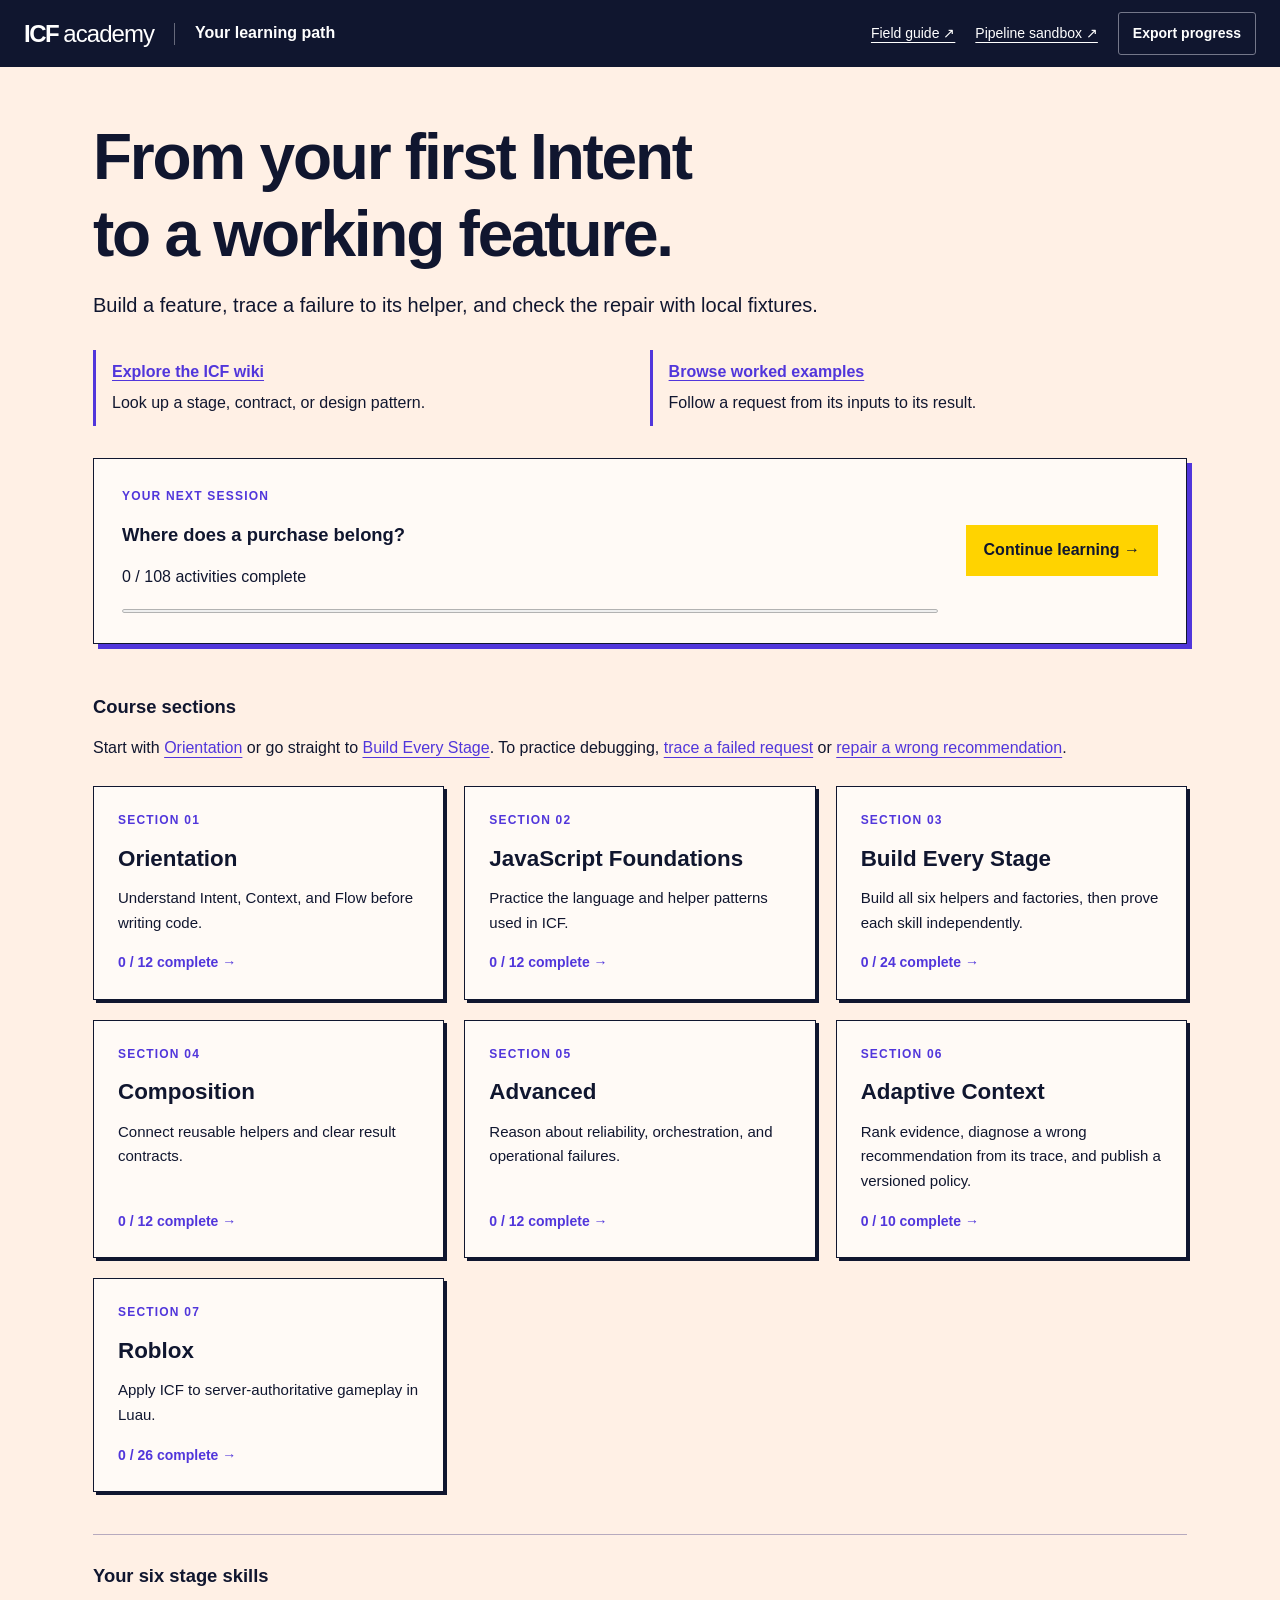
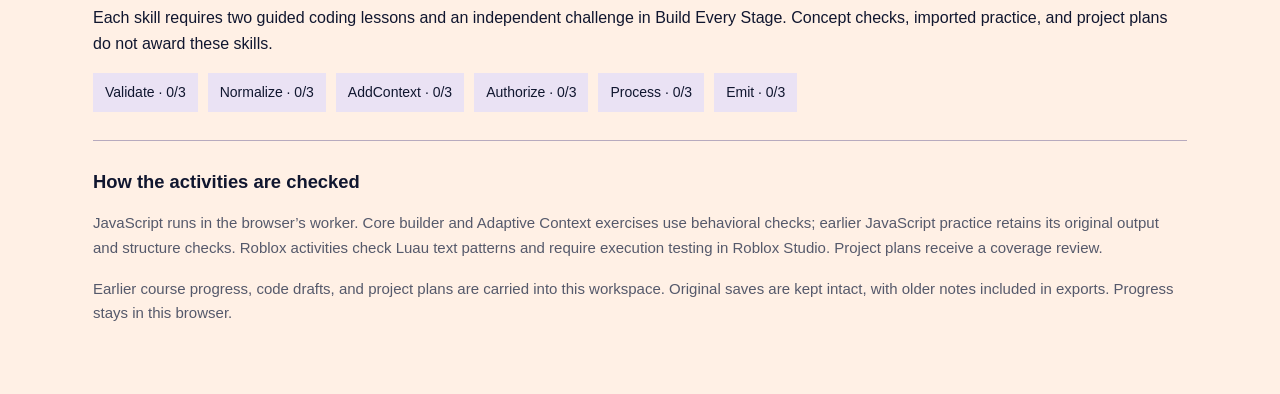
==== academy.html @ 144a3397 "Publish searchable ICF wiki, runnable examples and linked learning studio" ====
<!doctype html>
<html lang="en"><head><meta charset="utf-8"><meta name="viewport" content="width=device-width, initial-scale=1"><meta name="description" content="One learning path for ICF concepts, JavaScript, all six stages, composition, advanced architecture, Adaptive Context, and Roblox."><title>ICF Academy · Your learning path</title><link rel="icon" href="tutorial-icon.svg" type="image/svg+xml"><link rel="stylesheet" href="studio.css"></head>
<body class="overview-page"><header class="studio-header"><div class="header-brand"><a href="index.html">ICF<span>academy</span></a><span class="header-divider"></span><strong>Your learning path</strong></div><nav class="header-actions"><a href="reference.html#reference">Field guide ↗</a><a href="reference.html#mission">Pipeline sandbox ↗</a><button id="exportProgress">Export progress</button></nav></header>
<main class="overview-main"><h1>From your first Intent<br>to a working feature.</h1><p class="overview-lead">Build a feature, trace a failure to its helper, and check the repair with local fixtures.</p><nav class="academy-wiki-links" aria-label="ICF wiki"><a href="index.html"><strong>Explore the ICF wiki</strong><span>Look up a stage, contract, or design pattern.</span></a><a href="index.html#examples"><strong>Browse worked examples</strong><span>Follow a request from its inputs to its result.</span></a></nav>
<div class="resume-card"><div><p class="eyebrow">YOUR NEXT SESSION</p><h2 id="resumeTitle">Start with Orientation</h2><p id="totalProgress">Loading your progress…</p><progress id="overviewProgress" aria-label="Total course progress"></progress></div><a id="resumeLink" class="primary resume-button" href="studio.html#orientation-intent">Continue learning →</a></div>
<section aria-labelledby="pathTitle"><h2 id="pathTitle">Course sections</h2><p>Start with <a href="studio.html#orientation-intent">Orientation</a> or go straight to <a href="studio.html#stage-contract">Build Every Stage</a>. To practice debugging, <a href="studio.html#adaptive-trace-failure">trace a failed request</a> or <a href="studio.html#adaptive-repair-signals">repair a wrong recommendation</a>.</p><div id="courseSections" class="section-cards"></div></section>
<section class="overview-skill-section"><h2>Your six stage skills</h2><p>Each skill requires two guided coding lessons and an independent challenge in Build Every Stage. Concept checks, imported practice, and project plans do not award these skills.</p><div id="overviewSkills" class="builder-skills"></div></section>
<section class="overview-notes"><h2>How the activities are checked</h2><p>JavaScript runs in the browser’s worker. Core builder and Adaptive Context exercises use behavioral checks; earlier JavaScript practice retains its original output and structure checks. Roblox activities check Luau text patterns and require execution testing in Roblox Studio. Project plans receive a coverage review.</p><p>Earlier course progress, code drafts, and project plans are carried into this workspace. Original saves are kept intact, with older notes included in exports. Progress stays in this browser.</p><p id="overviewNotice" role="status"></p></section></main><script type="module" src="academy-overview.mjs"></script></body></html>
---- studio.css ----
:root{color-scheme:light;--navy:#10162f;--cream:#fff0e5;--yellow:#ffd300;--purple:#5136db;--line:#d6d5de;--muted:#55596b;--green:#21734d}*{box-sizing:border-box}body{margin:0;background:var(--cream);color:var(--navy);font:16px/1.65 "Segoe UI",Arial,sans-serif}button,input,textarea{font:inherit}button,a{touch-action:manipulation}a{color:var(--purple);text-underline-offset:4px}button{cursor:pointer;border:1px solid transparent;border-radius:3px;padding:9px 14px;font-weight:650}button:disabled{opacity:.5;cursor:default}button:hover:not(:disabled){filter:brightness(.93)}:focus-visible{outline:3px solid #a88bff;outline-offset:3px}h1,h2,h3,p{margin:0 0 16px}h1{font-size:clamp(1.7rem,2.2vw,2.35rem);line-height:1.2;letter-spacing:-.035em}h2{font-size:1.15rem;line-height:1.4}h3{font-size:1rem}pre,code,textarea{font-family:Consolas,"Courier New",monospace}pre{font-size:14px;line-height:1.65;white-space:pre-wrap;overflow-wrap:anywhere}code{background:#ede8f5;padding:1px 3px}button.primary,.primary{background:var(--yellow);color:var(--navy);border-color:var(--yellow)}.secondary{background:transparent;color:inherit;border-color:currentColor}.studio-header{min-height:66px;padding:12px 24px;display:flex;justify-content:space-between;align-items:center;gap:14px;background:var(--navy);color:white}.header-brand,.header-actions{display:flex;align-items:center;gap:20px;flex-wrap:wrap}.header-brand>a{font-size:24px;font-weight:850;text-decoration:none;color:white;letter-spacing:-.06em}.header-brand>a span{font-weight:400;margin-left:5px;letter-spacing:-.04em}.header-divider{height:22px;border-left:1px solid #66697b}.header-actions{font-size:14px}.header-actions a{color:white}.header-actions button{border-color:#74778a;background:transparent;color:white}.course-progress{height:4px;background:#d9d1ef}.course-progress>div{height:100%;background:var(--purple);transition:width .2s}.studio-workspace{display:grid;grid-template-columns:minmax(300px,30%) minmax(340px,43%) minmax(255px,27%);height:calc(100dvh - 136px);min-height:500px}.lesson-panel{overflow:auto;padding:28px;background:var(--cream);border-right:1px solid var(--navy)}.eyebrow{font-size:12px;font-weight:750;text-transform:uppercase;letter-spacing:.1em;color:var(--purple)}.lesson-meta{color:var(--muted);font-size:13px}.lesson-tabs{display:flex;gap:20px;border-bottom:1px solid #aba6b0;margin:24px 0}.lesson-tabs button{background:none;color:var(--muted);border-radius:0;padding:10px 0;border-bottom:3px solid transparent}.lesson-tabs button[aria-selected=true]{color:var(--navy);border-bottom-color:var(--purple)}#lessonExample{padding:16px;background:#fffaf6;border:1px solid #c9bec6;margin:18px 0 24px}#lessonInstructions{padding-left:23px}#lessonInstructions li{padding:0 0 14px 5px}#hintBox{border:1px solid #aaa0ba;padding:12px 14px;margin:24px 0}summary{cursor:pointer;font-weight:650}details p{padding-top:10px}.reflection{font-size:15px;border-left:3px solid var(--purple);padding:0 0 0 14px}.reflection span{display:block;margin-top:6px}#sourceLink{font-size:14px}.lesson-status{padding-top:20px;color:var(--green);font-size:14px;font-weight:650}.code-panel{display:flex;min-width:0;flex-direction:column;background:#171b32;color:#f4f1ff;border-right:1px solid #3d4157}.panel-title{height:47px;flex-shrink:0;padding:12px 18px;display:flex;justify-content:space-between;align-items:center;font:14px/1.4 Consolas,monospace;border-bottom:1px solid #44465b}.panel-title span+span{font-size:12px;color:#a8adc7}.code-area{display:flex;flex:1;min-height:220px;overflow:hidden;padding-top:14px}#lineNumbers{flex:0 0 44px;text-align:right;margin:0;padding-right:12px;color:#858ba9;overflow:hidden;user-select:none;white-space:pre;font-size:15px;line-height:25px}#studioEditor{resize:none;flex:1;min-width:0;border:0;border-radius:0;background:transparent;color:#f2ecff;font-size:15px;line-height:25px;padding:0 18px 24px 0;white-space:pre;overflow:auto;tab-size:2}#studioEditor:focus-visible{outline:2px solid #9d8deb;outline-offset:-2px}.code-toolbar{padding:14px;display:flex;align-items:center;gap:10px;flex-wrap:wrap;border-top:1px solid #3d4157}.code-toolbar .primary span{font-size:12px;margin-left:15px;font-weight:400}.text-button{color:#e7e7ff;background:none;font-size:14px;font-weight:400;padding:8px}.editor-footnote{padding:8px 14px;display:flex;justify-content:space-between;gap:10px;border-top:1px solid #3d4157;font-size:12px;color:#c5c8d8}.confirmation{background:#fff0e5;color:var(--navy);padding:16px}.confirmation button{margin-right:10px}#solutionPanel{max-height:40%;overflow:auto;padding:16px;background:#252a46}#solutionPanel p{font-size:14px}#solutionCode{white-space:pre-wrap}.results-panel{min-width:0;background:#fff;display:flex;flex-direction:column}.results-panel .panel-title{border-bottom-color:var(--line)}.results-panel .panel-title span+span{color:var(--muted)}.results-scroll{padding:24px;overflow:auto;flex:1}.terminal-icon{display:block;font:30px Consolas,monospace;color:var(--purple);margin:12px 0 20px}#resultsIntro h2{font-size:1.55rem;line-height:1.25}#resultsIntro p,.mastery-note p,.runtime-note{font-size:14px;color:var(--muted)}.test-row{padding:14px 0;border-bottom:1px solid var(--line);font-size:14px}.test-row strong{display:block}.test-row.pass strong{color:var(--green)}.test-row.fail strong{color:#b12622}.test-row p{margin:6px 0 0}.run-summary{background:#eef5e8;border-left:3px solid var(--green);padding:14px;margin-bottom:12px;font-size:14px}.run-summary.failed{background:#fff3e0;border-color:#a65d12}.results-scroll details{margin:24px 0;font-size:14px}.mastery-note{padding:18px 0 0;border-top:1px solid var(--line);font-size:14px}.studio-footer{min-height:66px;padding:12px 24px;display:flex;justify-content:space-between;align-items:center;gap:14px;border-top:1px solid var(--navy);background:white}.studio-footer span{font-size:14px;color:var(--muted)}#syllabus{position:fixed;z-index:10;right:0;top:70px;bottom:0;width:min(450px,100%);padding:26px;background:#fffaf6;box-shadow:-12px 0 50px #10162f40;overflow:auto;border-left:1px solid var(--navy)}.syllabus-head{display:flex;justify-content:space-between;align-items:start}#lessonLinks{display:grid;gap:3px;margin:20px 0}#lessonLinks h3{margin:20px 0 5px;padding-top:12px;border-top:1px solid #d6d0d9}#lessonLinks button{font-size:14px;font-weight:400;background:none;text-align:left;color:var(--navy);padding:9px 10px}#lessonLinks button[aria-current=step]{background:#ede6ff;border-left:3px solid var(--purple)}#lessonLinks button small{display:block;color:var(--muted);padding-left:22px}#skillMap{display:grid;grid-template-columns:repeat(2,1fr);gap:8px}.skill-chip{padding:8px 10px;background:#ede9f3;font-size:13px}.skill-chip.earned{background:#e4f1df;color:var(--green)}.skip{position:absolute;top:-80px;z-index:20;background:white;padding:12px}.skip:focus{top:0}[hidden]{display:none!important}
@media(min-width:1700px){.lesson-panel{padding:36px}.results-scroll{padding:32px}}
@media(max-width:1050px){.studio-workspace{grid-template-columns:minmax(300px,42%) minmax(0,58%);height:auto;min-height:0}.lesson-panel{grid-row:span 2;max-height:calc(100dvh - 140px)}.code-panel{min-height:500px;height:58dvh}.results-panel{min-height:200px;max-height:35dvh}.studio-footer{position:sticky;bottom:0}.header-brand strong{display:none}.editor-footnote span+span{display:none}}
@media(max-width:650px){.studio-header{padding:12px 16px}.header-actions{gap:12px}.header-divider,#courseProgress{display:none}.header-actions a{font-size:12px}.studio-workspace{display:flex;flex-direction:column}.lesson-panel{max-height:none;padding:24px 20px;border-right:0}.code-panel{height:480px;min-height:480px;border-right:0}.results-panel{max-height:none;min-height:250px}.results-scroll{overflow:visible}.studio-footer{padding:12px;gap:8px}.studio-footer span{font-size:12px;max-width:105px}.studio-footer button{padding:9px 11px;font-size:14px}.code-toolbar{gap:6px}.text-button{padding:6px}.lesson-tabs{margin:18px 0}#syllabus{top:90px}}
@media(prefers-reduced-motion:reduce){*{transition:none!important}}
.studio-workspace{grid-template-rows:minmax(0,1fr)}.lesson-panel,.code-panel,.results-panel{min-height:0}.editor-stack{position:relative;flex:1;min-width:0}#studioEditor,#syntaxCode{position:absolute;inset:0;width:100%;height:100%;margin:0;padding:0 18px 24px 0;font:15px/25px Consolas,"Courier New",monospace;letter-spacing:normal;tab-size:2;white-space:pre}#studioEditor{color:transparent;caret-color:white;z-index:1}#syntaxCode{color:#f2ecff;overflow:hidden;pointer-events:none}#studioEditor::selection{background:#536a8e80}.token-comment{color:#a0abc8}.token-keyword{color:#c8a4ff}.token-string{color:#c2df8b}.token-number{color:#ffbf87}
@media(max-width:1050px){.studio-workspace{grid-template-rows:auto auto}.code-panel{min-height:500px}.results-panel{min-height:200px}}
@media(max-width:650px){.code-panel{min-height:480px}.results-panel{min-height:250px}}
@media(forced-colors:active){#syntaxCode{display:none}#studioEditor{color:CanvasText;caret-color:CanvasText}}
#trackSelect{display:block;width:100%;font:inherit;color:var(--navy);padding:10px;margin:8px 0 20px;background:white;border:1px solid #afa6be}#activityPanel{flex:1;overflow:auto;padding:28px;background:#fffaf6;color:var(--navy)}#activityPanel fieldset{border:0;margin:0;padding:0}#activityPanel legend{font-size:1.35rem;font-weight:700;margin-bottom:24px}.answer-choice{display:flex;gap:12px;align-items:start;padding:16px;margin-bottom:14px;background:white;border:1px solid #b8afc7;cursor:pointer}.answer-choice:has(input:checked){border:2px solid var(--purple);background:#eee8ff}.answer-choice input{margin-top:6px;accent-color:var(--purple)}#activityPanel>label{display:block;margin-bottom:18px;font-weight:650}#activityPanel textarea{display:block;width:100%;font:15px/1.6 "Segoe UI",sans-serif;padding:12px;margin-top:8px;resize:vertical;min-height:70px;color:var(--navy);background:white;border:1px solid #a79cb5}.overview-main{max-width:1150px;padding:52px 28px;margin:auto}.overview-main>h1{font-size:clamp(2.5rem,5vw,4.5rem);max-width:900px}.overview-lead{font-size:20px;max-width:730px}.resume-card{display:flex;align-items:center;justify-content:space-between;gap:28px;padding:28px;border:1px solid var(--navy);box-shadow:5px 5px 0 var(--purple);background:#fffaf6;margin:32px 0 50px}.resume-card>div{flex:1}.resume-button{display:inline-block;padding:12px 18px;text-decoration:none;font-weight:700;white-space:nowrap}.resume-card progress{width:100%;height:8px;accent-color:var(--purple);display:block}.section-cards{display:grid;grid-template-columns:repeat(3,1fr);gap:20px;margin:24px 0 42px}.section-card{display:flex;flex-direction:column;align-items:start;padding:24px;background:#fffaf6;border:1px solid var(--navy);color:var(--navy);text-decoration:none;box-shadow:3px 3px 0 var(--navy)}.section-card:hover{background:#efe8ff}.section-card h2{font-size:1.4rem;margin:12px 0}.section-card p{font-size:15px;flex:1}.section-card strong{font-size:14px;color:var(--purple)}.overview-skill-section,.overview-notes{border-top:1px solid #b7aabe;padding-top:28px;margin-top:28px}.builder-skills{display:flex;gap:10px;flex-wrap:wrap}.builder-skills span{padding:8px 12px;background:#eae2f4;font-size:14px}.builder-skills .earned{background:#e2efdc;color:#236238}.overview-notes p{font-size:15px;color:var(--muted)}
@media(max-width:850px){.section-cards{grid-template-columns:1fr 1fr}.resume-card{align-items:start;flex-direction:column}.resume-card>div{width:100%}}
@media(max-width:550px){.section-cards{grid-template-columns:1fr}.overview-main{padding:32px 20px}.overview-page .studio-header{flex-direction:column;align-items:start}.overview-page .header-actions{gap:14px}.overview-page .header-actions a{font-size:14px}#activityPanel{padding:24px 20px}}
.lesson-resources {
  display: grid;
  justify-items: start;
  gap: .65rem;
  margin-top: 1.6rem;
  padding-top: 1rem;
  border-top: 1px solid #c9bec6;
}
#wikiLink { color: var(--purple); font-weight: 700; text-decoration: none; }
#wikiLink span { display: block; color: var(--navy); font-size: .94rem; font-weight: 500; text-decoration: underline; text-underline-offset: .18em; }
.academy-wiki-links {
  display: grid;
  grid-template-columns: repeat(2, minmax(0, 1fr));
  gap: 1.2rem;
  margin: 1.8rem 0;
}
.academy-wiki-links a {
  display: grid;
  gap: .3rem;
  padding: .55rem 1rem;
  border-left: 3px solid var(--purple);
  text-decoration: none;
  color: var(--navy);
}
.academy-wiki-links strong { color: var(--purple); text-decoration: underline; text-underline-offset: .18em; }
.academy-wiki-links a:hover { background: #efe8ff; }
.academy-wiki-links span { font-size: 1rem; }
@media (max-width: 550px) {
  .academy-wiki-links { grid-template-columns: 1fr; gap: .85rem; }
}
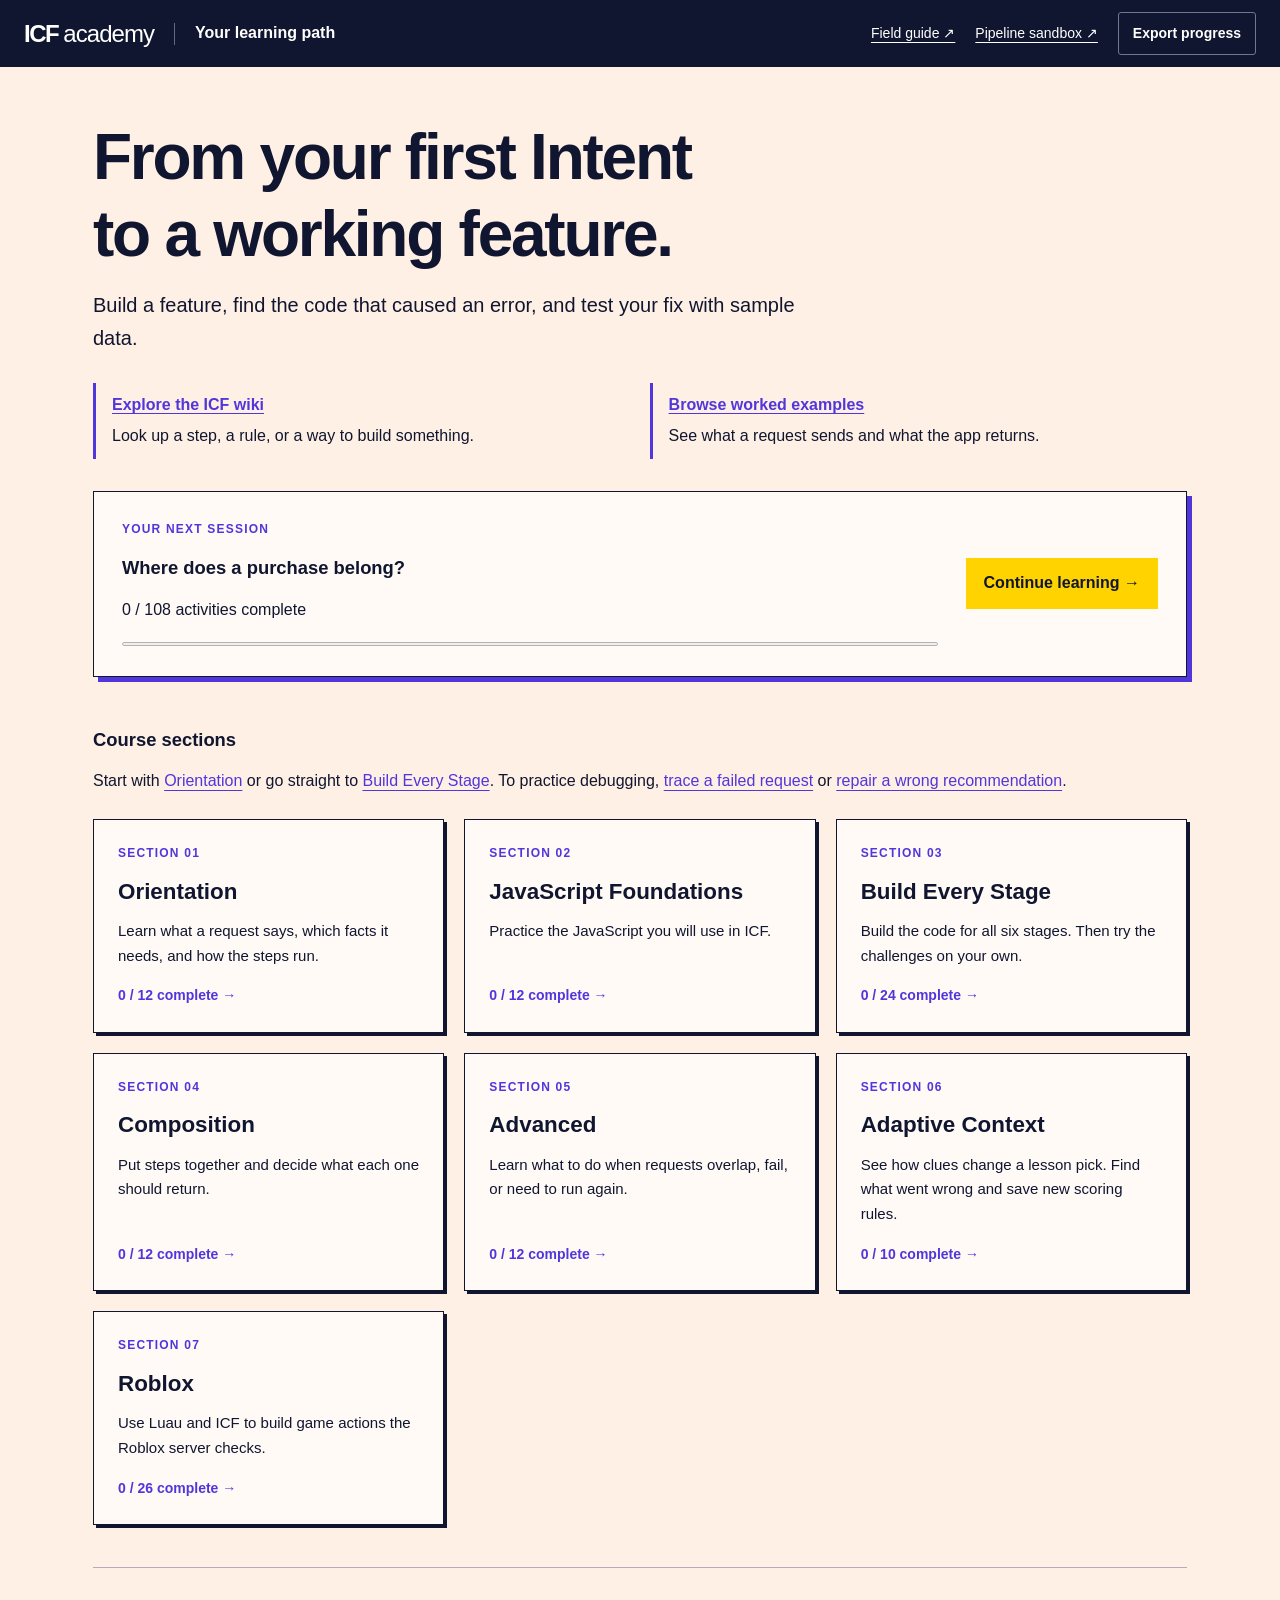
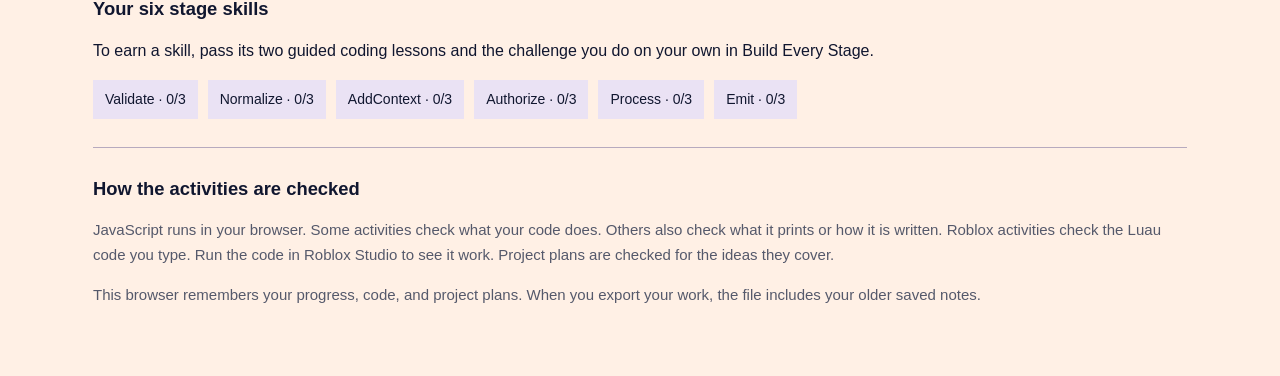
==== commit fdd134bb: "Rewrite ICF wiki in plain language for students" ====
--- a/academy.html
+++ b/academy.html
@@ -1,8 +1,8 @@
 <!doctype html>
 <html lang="en"><head><meta charset="utf-8"><meta name="viewport" content="width=device-width, initial-scale=1"><meta name="description" content="One learning path for ICF concepts, JavaScript, all six stages, composition, advanced architecture, Adaptive Context, and Roblox."><title>ICF Academy · Your learning path</title><link rel="icon" href="tutorial-icon.svg" type="image/svg+xml"><link rel="stylesheet" href="studio.css"></head>
 <body class="overview-page"><header class="studio-header"><div class="header-brand"><a href="index.html">ICF<span>academy</span></a><span class="header-divider"></span><strong>Your learning path</strong></div><nav class="header-actions"><a href="reference.html#reference">Field guide ↗</a><a href="reference.html#mission">Pipeline sandbox ↗</a><button id="exportProgress">Export progress</button></nav></header>
-<main class="overview-main"><h1>From your first Intent<br>to a working feature.</h1><p class="overview-lead">Build a feature, trace a failure to its helper, and check the repair with local fixtures.</p><nav class="academy-wiki-links" aria-label="ICF wiki"><a href="index.html"><strong>Explore the ICF wiki</strong><span>Look up a stage, contract, or design pattern.</span></a><a href="index.html#examples"><strong>Browse worked examples</strong><span>Follow a request from its inputs to its result.</span></a></nav>
+<main class="overview-main"><h1>From your first Intent<br>to a working feature.</h1><p class="overview-lead">Build a feature, find the code that caused an error, and test your fix with sample data.</p><nav class="academy-wiki-links" aria-label="ICF wiki"><a href="index.html"><strong>Explore the ICF wiki</strong><span>Look up a step, a rule, or a way to build something.</span></a><a href="index.html#examples"><strong>Browse worked examples</strong><span>See what a request sends and what the app returns.</span></a></nav>
 <div class="resume-card"><div><p class="eyebrow">YOUR NEXT SESSION</p><h2 id="resumeTitle">Start with Orientation</h2><p id="totalProgress">Loading your progress…</p><progress id="overviewProgress" aria-label="Total course progress"></progress></div><a id="resumeLink" class="primary resume-button" href="studio.html#orientation-intent">Continue learning →</a></div>
 <section aria-labelledby="pathTitle"><h2 id="pathTitle">Course sections</h2><p>Start with <a href="studio.html#orientation-intent">Orientation</a> or go straight to <a href="studio.html#stage-contract">Build Every Stage</a>. To practice debugging, <a href="studio.html#adaptive-trace-failure">trace a failed request</a> or <a href="studio.html#adaptive-repair-signals">repair a wrong recommendation</a>.</p><div id="courseSections" class="section-cards"></div></section>
-<section class="overview-skill-section"><h2>Your six stage skills</h2><p>Each skill requires two guided coding lessons and an independent challenge in Build Every Stage. Concept checks, imported practice, and project plans do not award these skills.</p><div id="overviewSkills" class="builder-skills"></div></section>
-<section class="overview-notes"><h2>How the activities are checked</h2><p>JavaScript runs in the browser’s worker. Core builder and Adaptive Context exercises use behavioral checks; earlier JavaScript practice retains its original output and structure checks. Roblox activities check Luau text patterns and require execution testing in Roblox Studio. Project plans receive a coverage review.</p><p>Earlier course progress, code drafts, and project plans are carried into this workspace. Original saves are kept intact, with older notes included in exports. Progress stays in this browser.</p><p id="overviewNotice" role="status"></p></section></main><script type="module" src="academy-overview.mjs"></script></body></html>
+<section class="overview-skill-section"><h2>Your six stage skills</h2><p>To earn a skill, pass its two guided coding lessons and the challenge you do on your own in Build Every Stage.</p><div id="overviewSkills" class="builder-skills"></div></section>
+<section class="overview-notes"><h2>How the activities are checked</h2><p>JavaScript runs in your browser. Some activities check what your code does. Others also check what it prints or how it is written. Roblox activities check the Luau code you type. Run the code in Roblox Studio to see it work. Project plans are checked for the ideas they cover.</p><p>This browser remembers your progress, code, and project plans. When you export your work, the file includes your older saved notes.</p><p id="overviewNotice" role="status"></p></section></main><script type="module" src="academy-overview.mjs"></script></body></html>
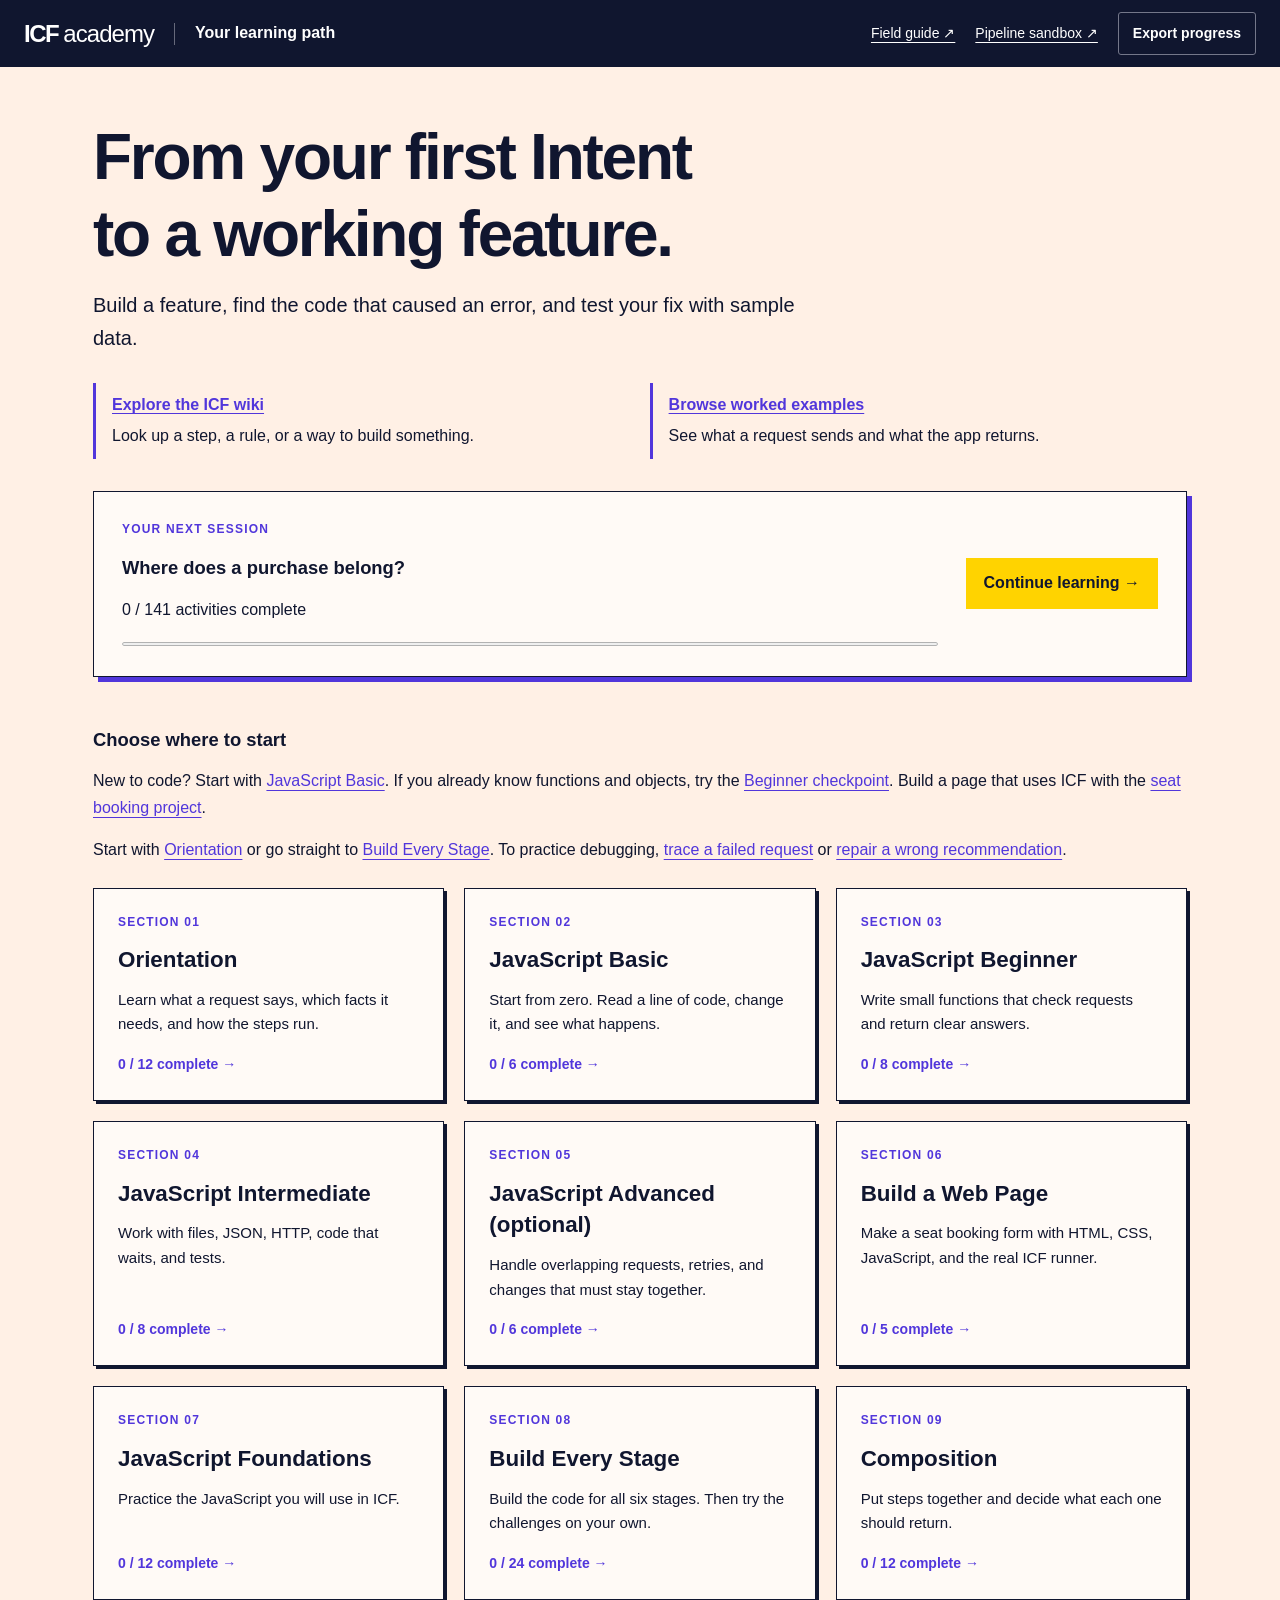
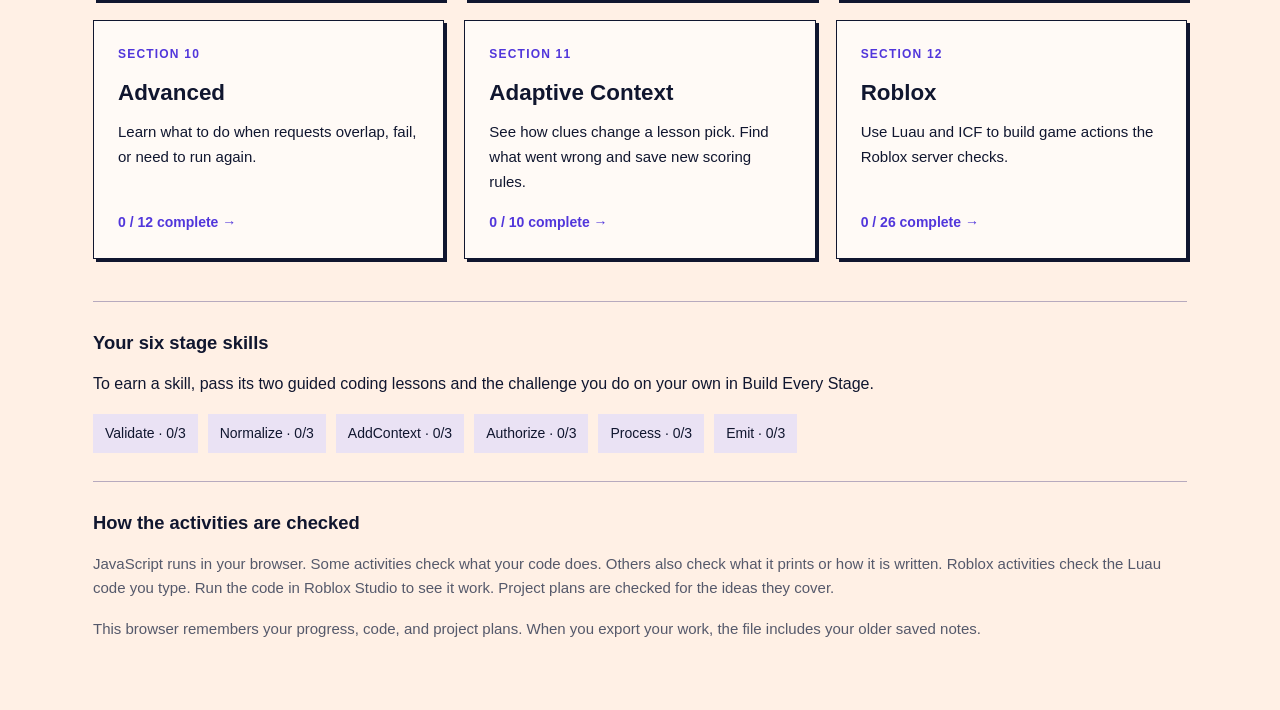
==== commit 779c8e28: "Add JavaScript learning path and offline ICF web project" ====
--- a/academy.html
+++ b/academy.html
@@ -3,6 +3,6 @@
 <body class="overview-page"><header class="studio-header"><div class="header-brand"><a href="index.html">ICF<span>academy</span></a><span class="header-divider"></span><strong>Your learning path</strong></div><nav class="header-actions"><a href="reference.html#reference">Field guide ↗</a><a href="reference.html#mission">Pipeline sandbox ↗</a><button id="exportProgress">Export progress</button></nav></header>
 <main class="overview-main"><h1>From your first Intent<br>to a working feature.</h1><p class="overview-lead">Build a feature, find the code that caused an error, and test your fix with sample data.</p><nav class="academy-wiki-links" aria-label="ICF wiki"><a href="index.html"><strong>Explore the ICF wiki</strong><span>Look up a step, a rule, or a way to build something.</span></a><a href="index.html#examples"><strong>Browse worked examples</strong><span>See what a request sends and what the app returns.</span></a></nav>
 <div class="resume-card"><div><p class="eyebrow">YOUR NEXT SESSION</p><h2 id="resumeTitle">Start with Orientation</h2><p id="totalProgress">Loading your progress…</p><progress id="overviewProgress" aria-label="Total course progress"></progress></div><a id="resumeLink" class="primary resume-button" href="studio.html#orientation-intent">Continue learning →</a></div>
-<section aria-labelledby="pathTitle"><h2 id="pathTitle">Course sections</h2><p>Start with <a href="studio.html#orientation-intent">Orientation</a> or go straight to <a href="studio.html#stage-contract">Build Every Stage</a>. To practice debugging, <a href="studio.html#adaptive-trace-failure">trace a failed request</a> or <a href="studio.html#adaptive-repair-signals">repair a wrong recommendation</a>.</p><div id="courseSections" class="section-cards"></div></section>
+<section aria-labelledby="pathTitle"><h2 id="pathTitle">Choose where to start</h2><p>New to code? Start with <a href="studio.html#js-basic-values">JavaScript Basic</a>. If you already know functions and objects, try the <a href="studio.html#js-beginner-project">Beginner checkpoint</a>. Build a page that uses ICF with the <a href="programming-guide.html">seat booking project</a>.</p><p>Start with <a href="studio.html#orientation-intent">Orientation</a> or go straight to <a href="studio.html#stage-contract">Build Every Stage</a>. To practice debugging, <a href="studio.html#adaptive-trace-failure">trace a failed request</a> or <a href="studio.html#adaptive-repair-signals">repair a wrong recommendation</a>.</p><div id="courseSections" class="section-cards"></div></section>
 <section class="overview-skill-section"><h2>Your six stage skills</h2><p>To earn a skill, pass its two guided coding lessons and the challenge you do on your own in Build Every Stage.</p><div id="overviewSkills" class="builder-skills"></div></section>
 <section class="overview-notes"><h2>How the activities are checked</h2><p>JavaScript runs in your browser. Some activities check what your code does. Others also check what it prints or how it is written. Roblox activities check the Luau code you type. Run the code in Roblox Studio to see it work. Project plans are checked for the ideas they cover.</p><p>This browser remembers your progress, code, and project plans. When you export your work, the file includes your older saved notes.</p><p id="overviewNotice" role="status"></p></section></main><script type="module" src="academy-overview.mjs"></script></body></html>
